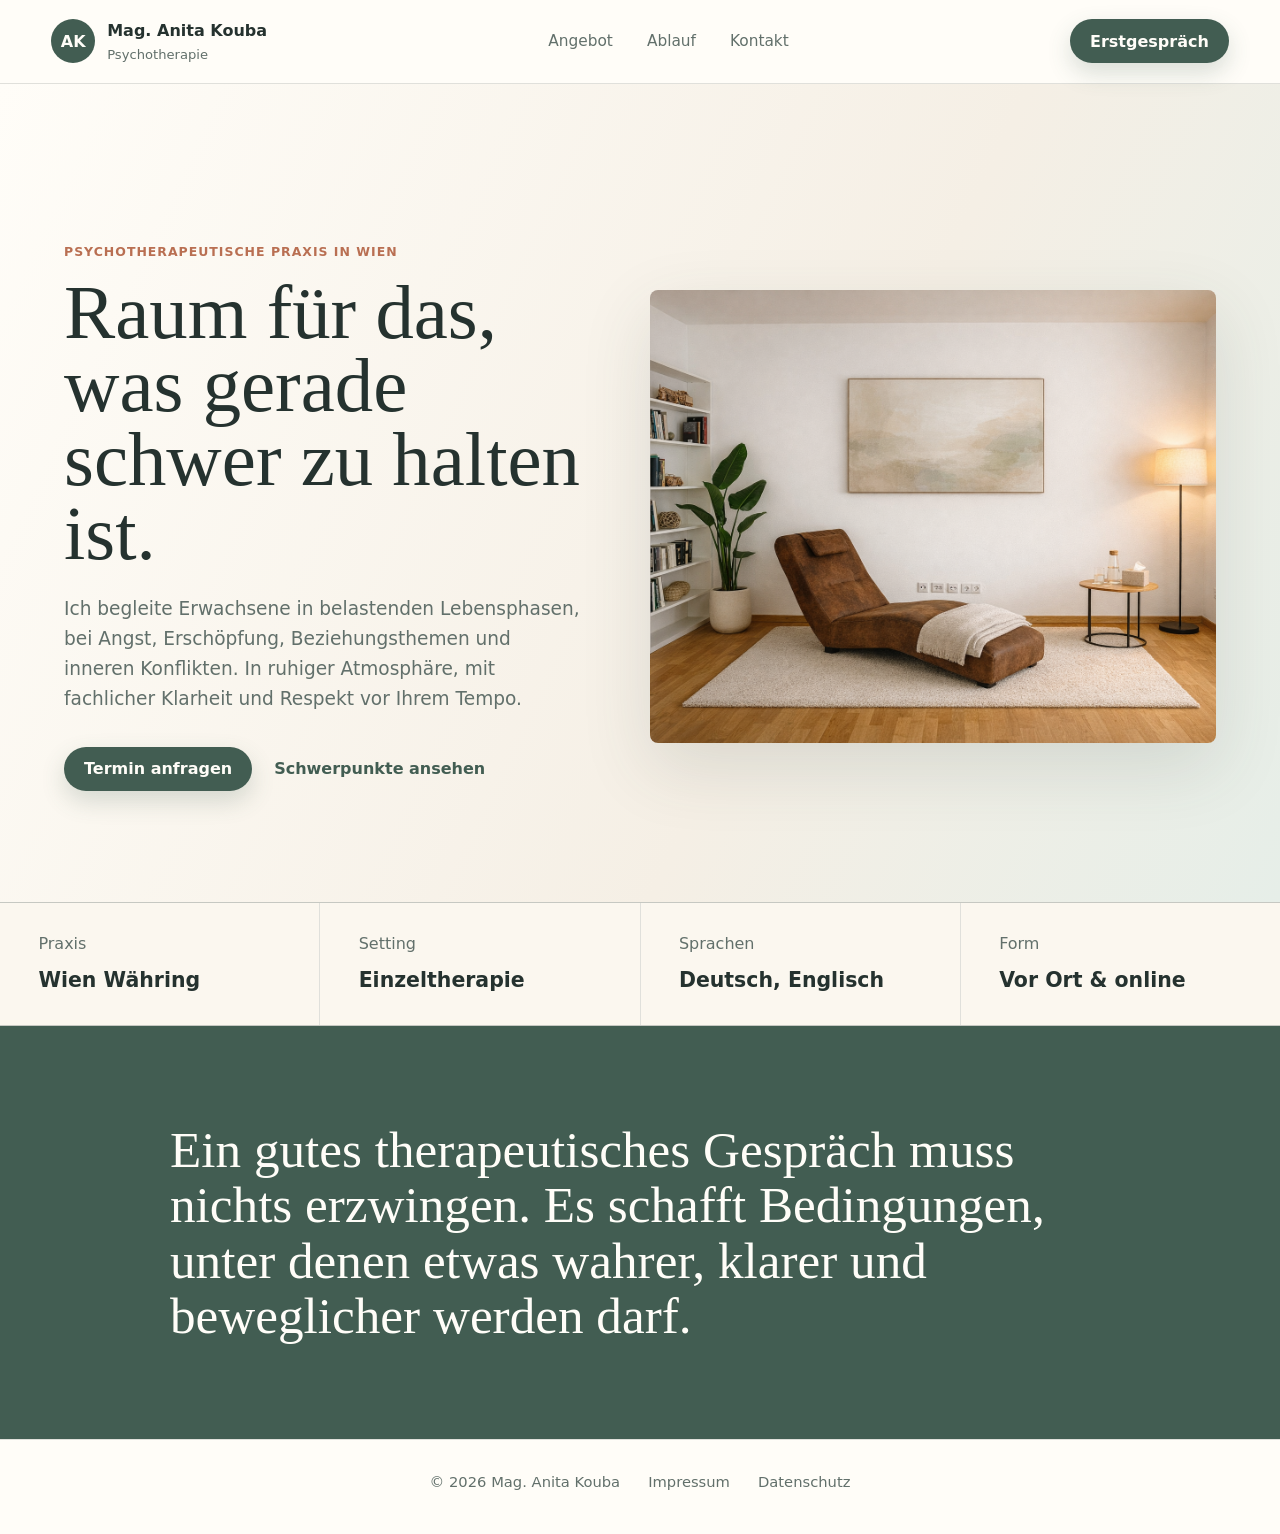
==== index.html @ 10d9d9cb "new" ====
<!doctype html>
<html lang="de">
  <head>
    <meta charset="utf-8">
    <meta name="viewport" content="width=device-width, initial-scale=1">
    <title>Psychotherapie Mag. Anita Kouba | Wien</title>
    <meta name="description" content="Psychotherapeutische Praxis fuer Erwachsene in Wien. Ein sicherer Raum fuer Klaerung, Stabilisierung und persoenliche Entwicklung.">
    <link rel="icon" href="assets/favicon.svg" type="image/svg+xml">
    <link rel="stylesheet" href="styles.css">
  </head>
  <body>
    <header class="site-header" aria-label="Hauptnavigation">
      <a class="brand" href="index.html" aria-label="Startseite">
        <span class="brand-mark" aria-hidden="true">AK</span>
        <span>
          <strong>Mag. Anita Kouba</strong>
          <small>Psychotherapie</small>
        </span>
      </a>
      <nav class="main-nav" aria-label="Seitennavigation">
        <a href="angebot.html">Angebot</a>
        <a href="ablauf.html">Ablauf</a>
        <a href="kontakt.html">Kontakt</a>
      </nav>
      <a class="header-action" href="kontakt.html">Erstgespräch</a>
    </header>

    <main id="start">
      <section class="hero">
        <div class="hero-copy">
          <p class="eyebrow">Psychotherapeutische Praxis in Wien</p>
          <h1>Raum für das, was gerade schwer zu halten ist.</h1>
          <p class="lead">Ich begleite Erwachsene in belastenden Lebensphasen, bei Angst, Erschöpfung, Beziehungsthemen und inneren Konflikten. In ruhiger Atmosphäre, mit fachlicher Klarheit und Respekt vor Ihrem Tempo.</p>
          <div class="hero-actions">
            <a class="primary-button" href="kontakt.html">Termin anfragen</a>
            <a class="text-link" href="angebot.html">Schwerpunkte ansehen</a>
          </div>
        </div>
        <figure class="hero-media" aria-label="Ruhiger Therapieraum mit zwei Sesseln">
          <img src="assets/Praxis II.png" alt="Warmer, ruhiger Praxisraum mit zwei Sesseln, Pflanze und Tageslicht">
        </figure>
      </section>

      <section class="intro-band" aria-label="Praxisinformationen">
        <div>
          <span>Praxis</span>
          <strong>Wien Währing</strong>
        </div>
        <div>
          <span>Setting</span>
          <strong>Einzeltherapie</strong>
        </div>
        <div>
          <span>Sprachen</span>
          <strong>Deutsch, Englisch</strong>
        </div>
        <div>
          <span>Form</span>
          <strong>Vor Ort &amp; online</strong>
        </div>
      </section>

      <section class="quote-band">
        <blockquote>
          <p>Ein gutes therapeutisches Gespräch muss nichts erzwingen. Es schafft Bedingungen, unter denen etwas wahrer, klarer und beweglicher werden darf.</p>
        </blockquote>
      </section>
    </main>

    <footer class="site-footer">
      <span>&copy; 2026 Mag. Anita Kouba</span>
      <a href="impressum.html">Impressum</a>
      <a href="datenschutz.html">Datenschutz</a>
    </footer>
  </body>
</html>
---- styles.css ----
:root {
  color-scheme: light;
  --ink: #25322f;
  --muted: #62706b;
  --soft: #f4f0e9;
  --paper: #fffdf8;
  --sage: #6d8478;
  --moss: #425d52;
  --clay: #b96f52;
  --line: rgba(37, 50, 47, 0.14);
  --shadow: 0 24px 70px rgba(54, 68, 63, 0.14);
}

* {
  box-sizing: border-box;
}

html {
  scroll-behavior: smooth;
}

body {
  margin: 0;
  font-family: Inter, ui-sans-serif, system-ui, -apple-system, BlinkMacSystemFont, "Segoe UI", sans-serif;
  background: var(--paper);
  color: var(--ink);
  line-height: 1.6;
}

a {
  color: inherit;
  text-decoration: none;
}

img {
  display: block;
  width: 100%;
}

.site-header {
  position: sticky;
  top: 0;
  z-index: 20;
  display: flex;
  align-items: center;
  justify-content: space-between;
  gap: 24px;
  padding: 18px clamp(18px, 4vw, 56px);
  background: rgba(255, 253, 248, 0.9);
  border-bottom: 1px solid var(--line);
  backdrop-filter: blur(18px);
}

.brand {
  display: inline-flex;
  align-items: center;
  gap: 12px;
  min-width: 210px;
}

.brand-mark {
  display: grid;
  width: 44px;
  height: 44px;
  place-items: center;
  border-radius: 50%;
  background: var(--moss);
  color: #fffdf8;
  font-weight: 700;
  letter-spacing: 0;
}

.brand strong,
.brand small {
  display: block;
}

.brand small {
  color: var(--muted);
  font-size: 0.82rem;
}

.main-nav {
  display: flex;
  align-items: center;
  gap: clamp(16px, 3vw, 34px);
  color: var(--muted);
  font-size: 0.96rem;
}

.main-nav a:hover,
.main-nav a[aria-current="page"],
.text-link:hover,
.site-footer a:hover {
  color: var(--moss);
}

.header-action,
.primary-button {
  display: inline-flex;
  min-height: 44px;
  align-items: center;
  justify-content: center;
  border-radius: 999px;
  background: var(--moss);
  color: #fffdf8;
  font-weight: 700;
  padding: 0 20px;
  box-shadow: 0 10px 24px rgba(66, 93, 82, 0.2);
}

.header-action:hover,
.primary-button:hover {
  background: #314a41;
}

.hero {
  display: grid;
  grid-template-columns: minmax(0, 0.96fr) minmax(320px, 1.04fr);
  gap: clamp(28px, 5vw, 72px);
  align-items: center;
  min-height: calc(100svh - 82px);
  padding: clamp(42px, 7vw, 96px) clamp(18px, 5vw, 76px) 42px;
  background: linear-gradient(115deg, #fffdf8 0%, #f5efe5 62%, #e6eee8 100%);
}

.hero-copy {
  max-width: 700px;
}

.eyebrow {
  margin: 0 0 14px;
  color: var(--clay);
  font-size: 0.78rem;
  font-weight: 800;
  letter-spacing: 0.08em;
  text-transform: uppercase;
}

h1,
h2,
h3,
p {
  margin-top: 0;
}

h1 {
  max-width: 780px;
  margin-bottom: 24px;
  font-family: Georgia, "Times New Roman", serif;
  font-size: clamp(3rem, 6vw, 6.8rem);
  font-weight: 500;
  letter-spacing: 0;
  line-height: 0.96;
}

h2 {
  margin-bottom: 18px;
  font-family: Georgia, "Times New Roman", serif;
  font-size: clamp(2rem, 3.6vw, 4rem);
  font-weight: 500;
  letter-spacing: 0;
  line-height: 1.04;
}

h3 {
  margin-bottom: 10px;
  font-size: 1.05rem;
  letter-spacing: 0;
  line-height: 1.25;
}

.lead {
  max-width: 650px;
  color: var(--muted);
  font-size: clamp(1.08rem, 1.45vw, 1.28rem);
}

.hero-actions {
  display: flex;
  flex-wrap: wrap;
  gap: 16px 22px;
  align-items: center;
  margin-top: 34px;
}

.text-link {
  color: var(--moss);
  font-weight: 800;
}

.hero-media {
  margin: 0;
}

.page-hero .hero-media {
  max-width: min(680px, 100%);
  margin: 0 auto;
}

.page-hero .hero-media img {
  width: 100%;
  max-height: 560px;
}

.hero-media img {
  aspect-ratio: 5 / 4;
  object-fit: cover;
  object-position: center center;
  border-radius: 8px;
  box-shadow: var(--shadow);
}

.praxis-photo {
  display: flex;
  justify-content: center;
}

.praxis-photo img {
  aspect-ratio: auto;
  width: auto;
  max-width: 100%;
  height: auto;
  max-height: min(680px, 72vh);
  object-fit: contain;
  object-position: center center;
  background: #f5efe5;
}

.offer-portrait img {
  aspect-ratio: 4 / 5;
  object-position: center top;
}

.intro-band {
  display: grid;
  grid-template-columns: repeat(4, 1fr);
  gap: 1px;
  background: var(--line);
  border-top: 1px solid var(--line);
  border-bottom: 1px solid var(--line);
}

.intro-band div {
  min-height: 118px;
  padding: 28px clamp(18px, 3vw, 44px);
  background: #fbf7ef;
}

.intro-band span,
.contact-panel span {
  display: block;
  color: var(--muted);
}

.intro-band strong {
  display: block;
  margin-top: 8px;
  font-size: clamp(1.05rem, 1.6vw, 1.28rem);
}

.content-section {
  padding: clamp(58px, 9vw, 116px) clamp(18px, 5vw, 76px);
}

.page-hero {
  padding: clamp(58px, 9vw, 116px) clamp(18px, 5vw, 76px) clamp(34px, 5vw, 68px);
  background: linear-gradient(115deg, #fffdf8 0%, #f5efe5 70%, #e6eee8 100%);
}

.page-hero .lead {
  max-width: 760px;
}

.two-column {
  display: grid;
  grid-template-columns: minmax(220px, 0.68fr) minmax(0, 1.32fr);
  gap: clamp(34px, 6vw, 84px);
}

.section-copy > p {
  max-width: 760px;
  color: var(--muted);
  font-size: 1.1rem;
}

.legal-content {
  max-width: 920px;
}

.legal-content h2 {
  margin: 0 0 10px;
  font-size: clamp(1.35rem, 2vw, 2rem);
}

.legal-content p {
  margin-bottom: 32px;
  color: var(--muted);
}

.legal-content a {
  color: var(--moss);
  font-weight: 800;
}

.focus-grid {
  display: grid;
  grid-template-columns: repeat(2, minmax(0, 1fr));
  gap: 18px;
  margin-top: 34px;
}

.focus-grid article,
.steps article {
  border: 1px solid var(--line);
  border-radius: 8px;
  background: #fffaf2;
  padding: 24px;
}

.focus-grid p,
.steps p,
.contact-copy p {
  margin-bottom: 0;
  color: var(--muted);
}

.quote-band {
  padding: clamp(58px, 8vw, 96px) clamp(18px, 5vw, 76px);
  background: var(--moss);
  color: #fffdf8;
}

.quote-band blockquote {
  max-width: 940px;
  margin: 0 auto;
}

.quote-band p {
  margin-bottom: 0;
  font-family: Georgia, "Times New Roman", serif;
  font-size: clamp(1.9rem, 4vw, 4.3rem);
  line-height: 1.08;
}

.process {
  background: var(--soft);
}

.section-heading {
  max-width: 820px;
  margin-bottom: 34px;
}

.steps {
  display: grid;
  grid-template-columns: repeat(3, minmax(0, 1fr));
  gap: 18px;
}

.steps span {
  display: inline-block;
  margin-bottom: 32px;
  color: var(--clay);
  font-weight: 900;
}

.contact-section {
  display: grid;
  grid-template-columns: minmax(0, 1fr) minmax(280px, 440px);
  gap: clamp(28px, 6vw, 82px);
  align-items: start;
  padding: clamp(58px, 9vw, 116px) clamp(18px, 5vw, 76px);
}

.contact-copy {
  max-width: 720px;
}

.contact-copy > p:not(.eyebrow):not(.lead) {
  max-width: 650px;
  margin: 24px 0 0;
  color: var(--muted);
}

.contact-topics {
  display: grid;
  gap: 8px;
  margin: 18px 0 0;
  padding-left: 22px;
  color: var(--muted);
}

.contact-topics li::marker {
  color: var(--clay);
}

.contact-panel {
  display: grid;
  gap: 10px;
  margin: 0;
  border-radius: 8px;
  background: #eef3ee;
  padding: 30px;
  box-shadow: 0 18px 50px rgba(54, 68, 63, 0.1);
  font-style: normal;
}

.contact-aside {
  display: grid;
  gap: 20px;
}

.contact-photo {
  margin: 0;
  max-width: 320px;
}

.contact-photo img {
  width: 100%;
  height: auto;
  border-radius: 16px;
  box-shadow: var(--shadow);
}

.contact-panel strong {
  font-size: 1.28rem;
}

.contact-panel a {
  color: var(--moss);
  font-weight: 800;
  overflow-wrap: anywhere;
}

.map-hover {
  position: relative;
}

.map-link {
  text-decoration: underline;
  text-decoration-thickness: 1px;
  text-underline-offset: 4px;
}

.map-preview {
  position: absolute;
  right: 0;
  bottom: calc(100% + 12px);
  z-index: 30;
  display: block;
  width: min(360px, 78vw);
  aspect-ratio: 4 / 3;
  overflow: hidden;
  border: 1px solid var(--line);
  border-radius: 8px;
  background: #eef3ee;
  box-shadow: var(--shadow);
  opacity: 0;
  pointer-events: none;
  transform: translateY(8px);
  transition: opacity 160ms ease, transform 160ms ease;
}

.map-preview iframe {
  width: 100%;
  height: 100%;
  border: 0;
}

.map-hover:hover .map-preview,
.map-hover:focus-within .map-preview {
  opacity: 1;
  transform: translateY(0);
}

.site-footer {
  display: flex;
  flex-wrap: wrap;
  gap: 16px 28px;
  justify-content: center;
  padding: 30px 18px 40px;
  border-top: 1px solid var(--line);
  color: var(--muted);
  font-size: 0.92rem;
}

@media (max-width: 860px) {
  .site-header {
    align-items: flex-start;
    flex-wrap: wrap;
  }

  .main-nav {
    order: 3;
    width: 100%;
    justify-content: space-between;
  }

  .hero,
  .two-column,
  .contact-section {
    grid-template-columns: 1fr;
  }

  .hero {
    min-height: auto;
  }

  .hero-media {
    order: -1;
  }

  .intro-band,
  .focus-grid,
  .steps {
    grid-template-columns: 1fr 1fr;
  }
}

@media (max-width: 560px) {
  .site-header {
    padding: 14px 16px;
  }

  .brand {
    min-width: 0;
  }

  .header-action {
    width: 100%;
  }

  .main-nav {
    gap: 12px;
    font-size: 0.9rem;
  }

  .hero {
    padding: 24px 16px 34px;
  }

  h1 {
    font-size: clamp(2.55rem, 16vw, 4rem);
  }

  .intro-band,
  .focus-grid,
  .steps {
    grid-template-columns: 1fr;
  }

  .content-section,
  .page-hero,
  .contact-section,
  .quote-band {
    padding-left: 16px;
    padding-right: 16px;
  }
}
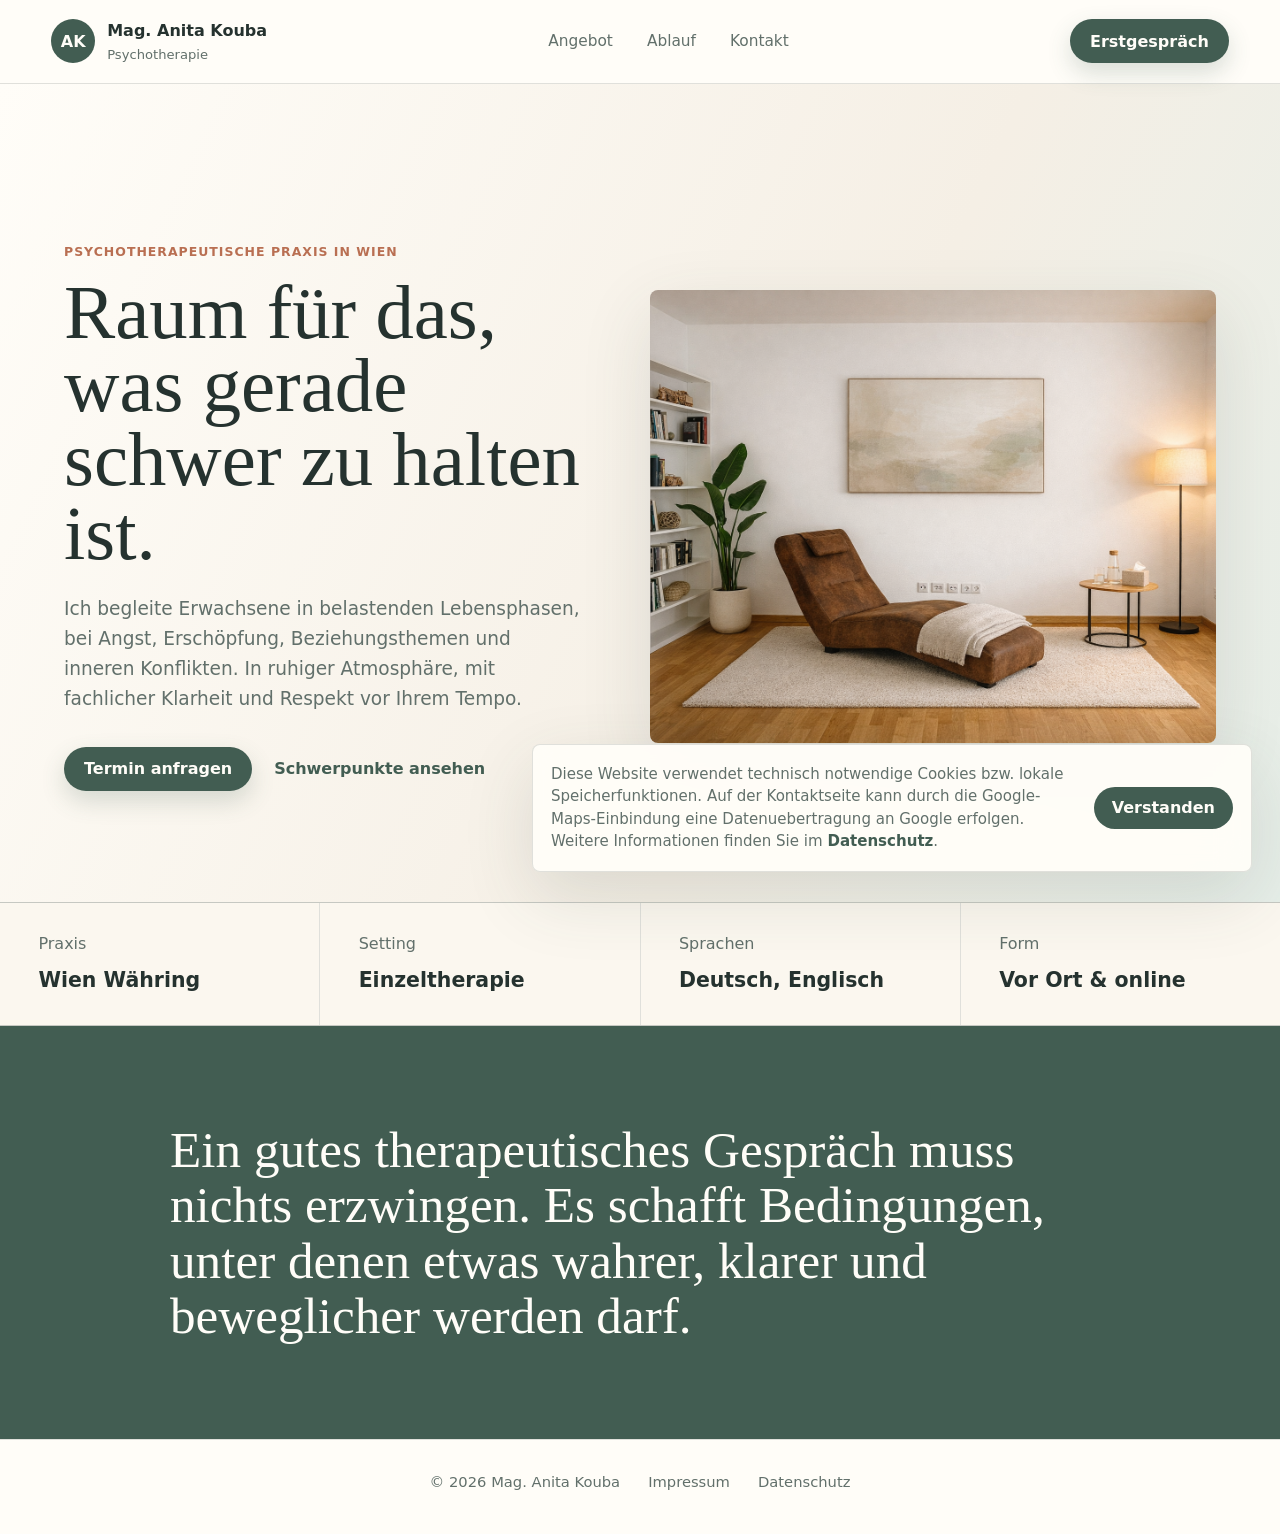
==== commit 953ca73c: "update cookies" ====
--- a/index.html
+++ b/index.html
@@ -72,5 +72,6 @@
       <a href="impressum.html">Impressum</a>
       <a href="datenschutz.html">Datenschutz</a>
     </footer>
+    <script src="cookie-banner.js"></script>
   </body>
 </html>
--- a/styles.css
+++ b/styles.css
@@ -409,11 +409,16 @@
 .contact-aside {
   display: grid;
   gap: 20px;
+  justify-items: center;
 }
 
 .contact-photo {
   margin: 0;
   max-width: 320px;
+}
+
+.contact-aside .contact-panel {
+  width: 100%;
 }
 
 .contact-photo img {
@@ -485,6 +490,52 @@
   font-size: 0.92rem;
 }
 
+.cookie-banner {
+  position: fixed;
+  right: clamp(14px, 3vw, 28px);
+  bottom: clamp(14px, 3vw, 28px);
+  z-index: 100;
+  display: grid;
+  grid-template-columns: minmax(0, 1fr) auto;
+  gap: 16px;
+  align-items: center;
+  width: min(720px, calc(100vw - 28px));
+  padding: 18px;
+  border: 1px solid var(--line);
+  border-radius: 8px;
+  background: rgba(255, 253, 248, 0.96);
+  box-shadow: var(--shadow);
+  backdrop-filter: blur(16px);
+}
+
+.cookie-banner p {
+  margin: 0;
+  color: var(--muted);
+  font-size: 0.94rem;
+  line-height: 1.5;
+}
+
+.cookie-banner a {
+  color: var(--moss);
+  font-weight: 800;
+}
+
+.cookie-banner button {
+  min-height: 42px;
+  border: 0;
+  border-radius: 999px;
+  background: var(--moss);
+  color: #fffdf8;
+  cursor: pointer;
+  font: inherit;
+  font-weight: 800;
+  padding: 0 18px;
+}
+
+.cookie-banner button:hover {
+  background: #314a41;
+}
+
 @media (max-width: 860px) {
   .site-header {
     align-items: flex-start;
@@ -557,4 +608,12 @@
     padding-left: 16px;
     padding-right: 16px;
   }
-}
+
+  .cookie-banner {
+    grid-template-columns: 1fr;
+  }
+
+  .cookie-banner button {
+    width: 100%;
+  }
+}
